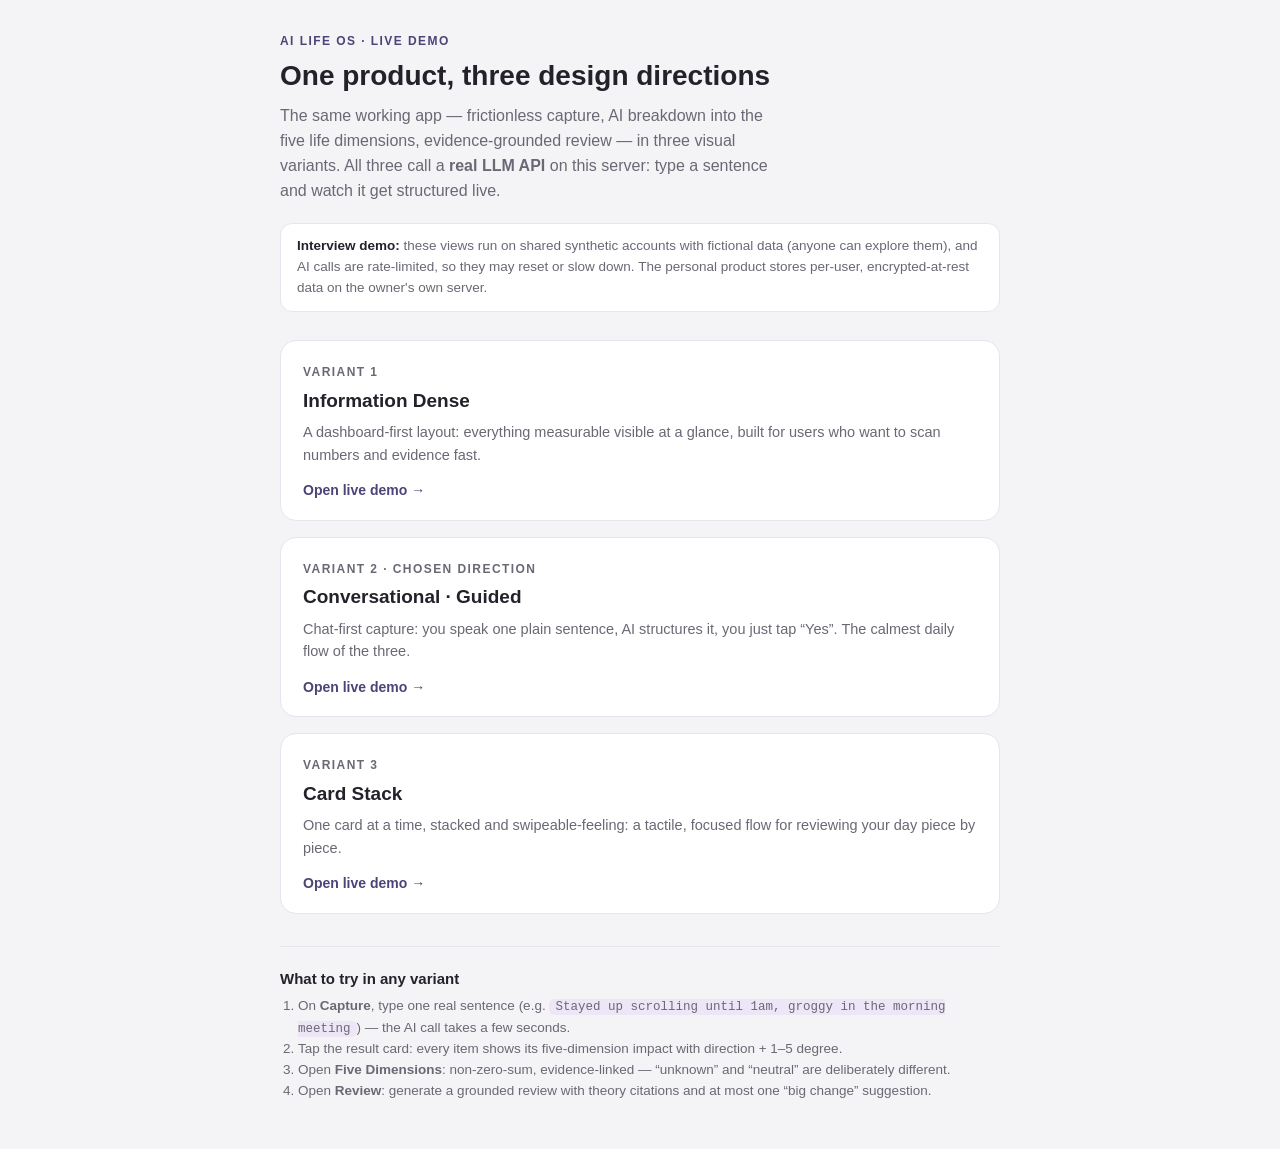
==== app/demos/index.html @ 93d43fd4 "feat: three live interview demo skins on the real API (demo isolation + LLM rate limit) - app/demo.p" ====
<!DOCTYPE html>
<html lang="en">
<head>
<meta charset="UTF-8">
<meta name="viewport" content="width=device-width, initial-scale=1.0">
<title>AI Life OS · Live Demo — Three Design Variants</title>
<style>
  :root {
    --ink: #23222B; --ink-soft: #6B6875; --line: #E6E4EC;
    --card: #FFFFFF; --bg: #F4F4F6; --accent: #4E4376; --accent-soft: #EDE6F6;
  }
  * { box-sizing: border-box; margin: 0; padding: 0; }
  body {
    font-family: -apple-system, BlinkMacSystemFont, "Segoe UI", Roboto, "Helvetica Neue", Arial, sans-serif;
    background: var(--bg); color: var(--ink); line-height: 1.55;
    padding: 32px 20px 48px; -webkit-font-smoothing: antialiased;
  }
  main { max-width: 720px; margin: 0 auto; }
  .eyebrow { font-size: 12px; letter-spacing: .12em; text-transform: uppercase; color: var(--accent); font-weight: 600; }
  h1 { font-size: 28px; line-height: 1.2; margin: 8px 0 12px; font-weight: 700; }
  .lede { color: var(--ink-soft); max-width: 56ch; }
  .note {
    margin: 20px 0 28px; padding: 12px 16px; border: 1px solid var(--line);
    border-radius: 12px; background: var(--card); color: var(--ink-soft); font-size: 13.5px;
  }
  .note b { color: var(--ink); }
  .grid { display: grid; gap: 16px; }
  a.variant {
    display: block; text-decoration: none; color: inherit;
    background: var(--card); border: 1px solid var(--line); border-radius: 16px;
    padding: 22px 22px 18px; transition: border-color .15s ease, transform .15s ease;
  }
  a.variant:hover { border-color: var(--accent); transform: translateY(-1px); }
  a.variant:focus-visible { outline: 2px solid var(--accent); outline-offset: 2px; }
  .v-no { font-size: 12px; letter-spacing: .12em; text-transform: uppercase; color: var(--ink-soft); font-weight: 600; }
  .v-name { font-size: 19px; font-weight: 700; margin: 4px 0 6px; }
  .v-desc { color: var(--ink-soft); font-size: 14.5px; }
  .v-go { margin-top: 14px; font-size: 14px; font-weight: 600; color: var(--accent); }
  .v-go::after { content: " →"; }
  .how {
    margin-top: 32px; border-top: 1px solid var(--line); padding-top: 20px;
    color: var(--ink-soft); font-size: 13.5px;
  }
  .how h2 { font-size: 15px; color: var(--ink); margin-bottom: 6px; }
  .how ol { margin-left: 18px; }
  .how code { background: var(--accent-soft); border-radius: 6px; padding: 1px 6px; font-size: 12.5px; }
</style>
</head>
<body>
<main>
  <div class="eyebrow">AI Life OS · Live Demo</div>
  <h1>One product, three design directions</h1>
  <p class="lede">The same working app — frictionless capture, AI breakdown into the five
  life dimensions, evidence-grounded review — in three visual variants. All three call a
  <b>real LLM API</b> on this server: type a sentence and watch it get structured live.</p>

  <div class="note">
    <b>Interview demo:</b> these views run on shared synthetic accounts with fictional data
    (anyone can explore them), and AI calls are rate-limited, so they may reset or slow down.
    The personal product stores per-user, encrypted-at-rest data on the owner's own server.
  </div>

  <div class="grid">
    <a class="variant" href="/demo/v1/">
      <div class="v-no">Variant 1</div>
      <div class="v-name">Information Dense</div>
      <div class="v-desc">A dashboard-first layout: everything measurable visible at a glance,
      built for users who want to scan numbers and evidence fast.</div>
      <div class="v-go">Open live demo</div>
    </a>
    <a class="variant" href="/demo/v2/">
      <div class="v-no">Variant 2 · chosen direction</div>
      <div class="v-name">Conversational · Guided</div>
      <div class="v-desc">Chat-first capture: you speak one plain sentence, AI structures it,
      you just tap “Yes”. The calmest daily flow of the three.</div>
      <div class="v-go">Open live demo</div>
    </a>
    <a class="variant" href="/demo/v3/">
      <div class="v-no">Variant 3</div>
      <div class="v-name">Card Stack</div>
      <div class="v-desc">One card at a time, stacked and swipeable-feeling: a tactile,
      focused flow for reviewing your day piece by piece.</div>
      <div class="v-go">Open live demo</div>
    </a>
  </div>

  <div class="how">
    <h2>What to try in any variant</h2>
    <ol>
      <li>On <b>Capture</b>, type one real sentence (e.g. <code>Stayed up scrolling until 1am, groggy in the morning meeting</code>) — the AI call takes a few seconds.</li>
      <li>Tap the result card: every item shows its five-dimension impact with direction + 1–5 degree.</li>
      <li>Open <b>Five Dimensions</b>: non-zero-sum, evidence-linked — “unknown” and “neutral” are deliberately different.</li>
      <li>Open <b>Review</b>: generate a grounded review with theory citations and at most one “big change” suggestion.</li>
    </ol>
  </div>
</main>
</body>
</html>
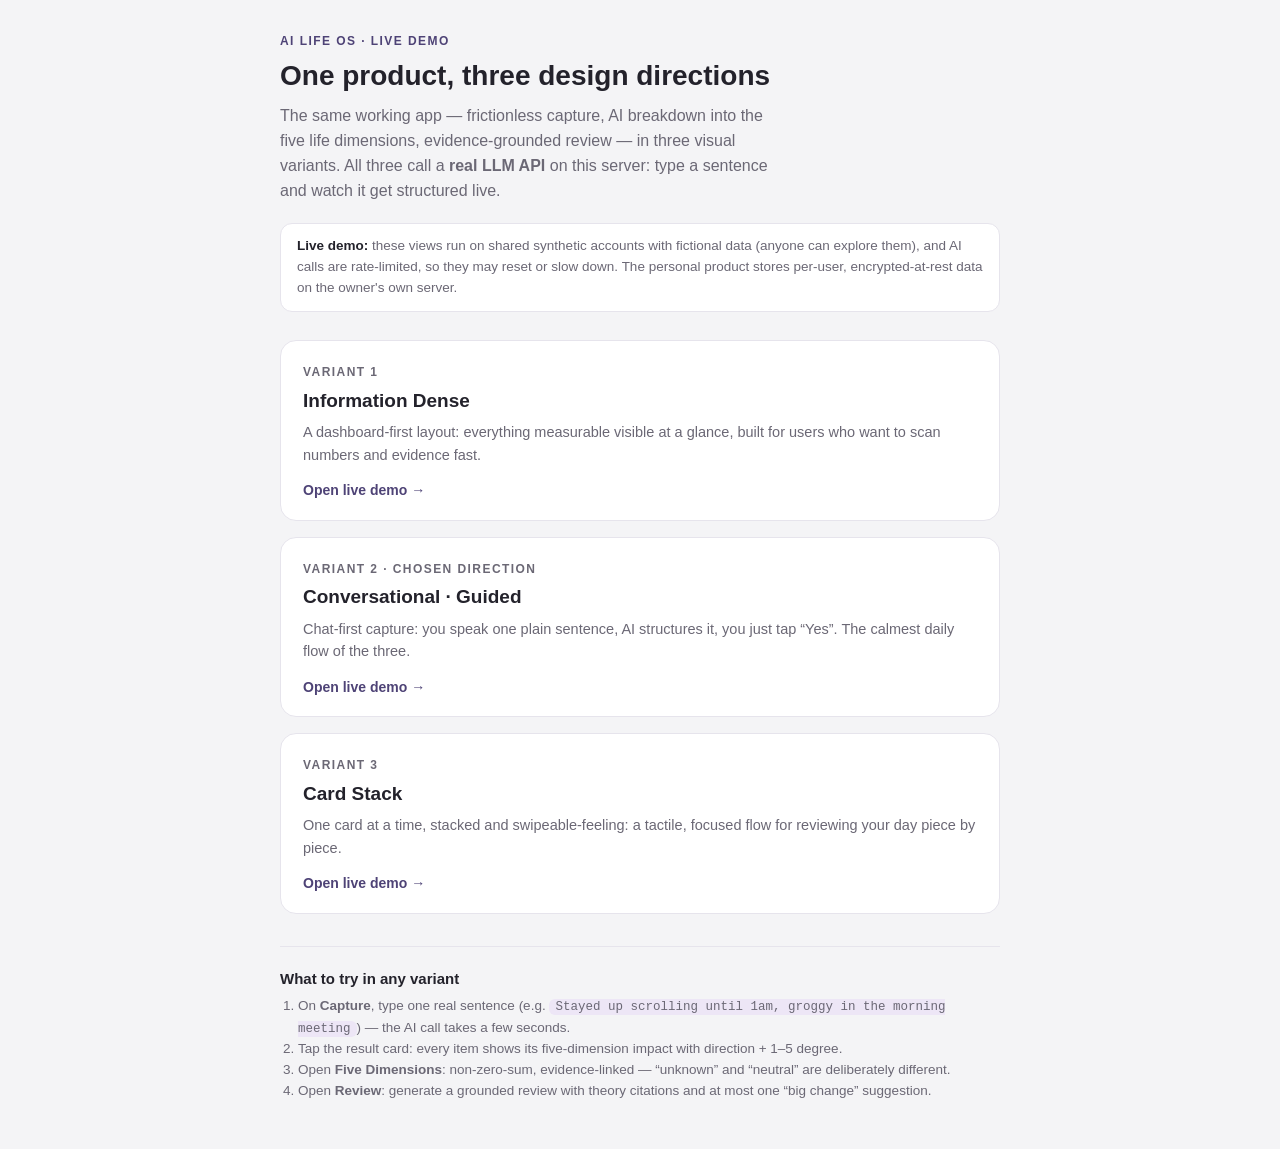
==== commit c2893576: "feat: three live demo skins on the real API (demo isolation + LLM rate limit) - app/demo.py: public " ====
--- a/app/demos/index.html
+++ b/app/demos/index.html
@@ -55,7 +55,7 @@
   <b>real LLM API</b> on this server: type a sentence and watch it get structured live.</p>
 
   <div class="note">
-    <b>Interview demo:</b> these views run on shared synthetic accounts with fictional data
+    <b>Live demo:</b> these views run on shared synthetic accounts with fictional data
     (anyone can explore them), and AI calls are rate-limited, so they may reset or slow down.
     The personal product stores per-user, encrypted-at-rest data on the owner's own server.
   </div>
